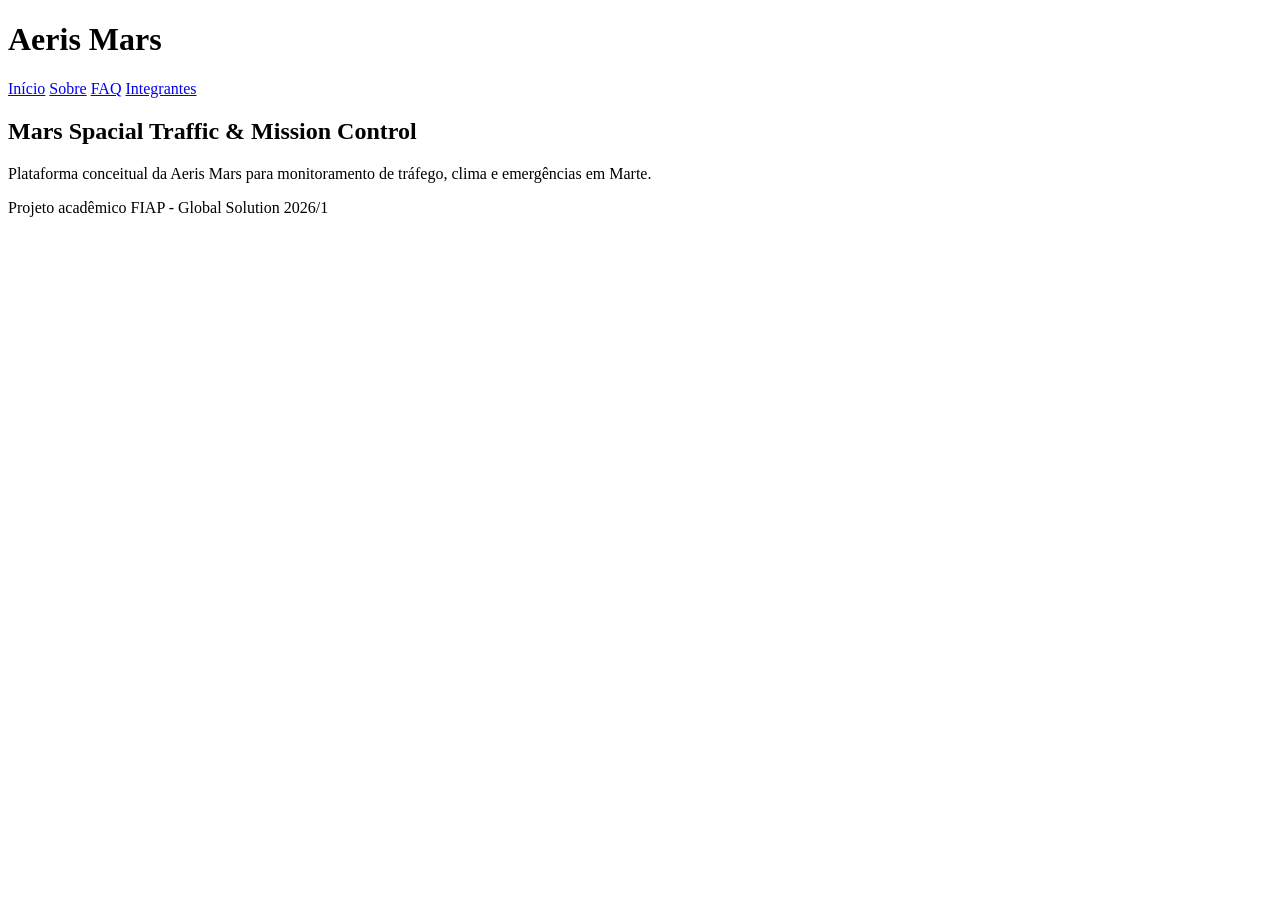
==== index.html @ 82dcdb3d "feat : Criação da estrutura inicial do index.html" ====
<!doctype html>
<html lang="pt-BR">
  <head>
    <meta charset="UTF-8" />
    <meta name="viewport" content="width=device-width, initial-scale=1.0" />
    <title>Aeris Mars | Início</title>
  </head>
  <body>
    <header>
      <h1>Aeris Mars</h1>
      <nav>
        <a href="index.html">Início</a>
        <a href="pages/sobre.html">Sobre</a>
        <a href="pages/faq.html">FAQ</a>
        <a href="pages/integrantes.html">Integrantes</a>
      </nav>
    </header>

    <main>
      <section>
        <h1>Mars Spacial Traffic & Mission Control</h1>
        <p>
          Plataforma conceitual da Aeris Mars para monitoramento de tráfego,
          clima e emergências em Marte.
        </p>
      </section>
    </main>

    <footer>
      <p>Projeto acadêmico FIAP - Global Solution 2026/1</p>
    </footer>
  </body>
</html>
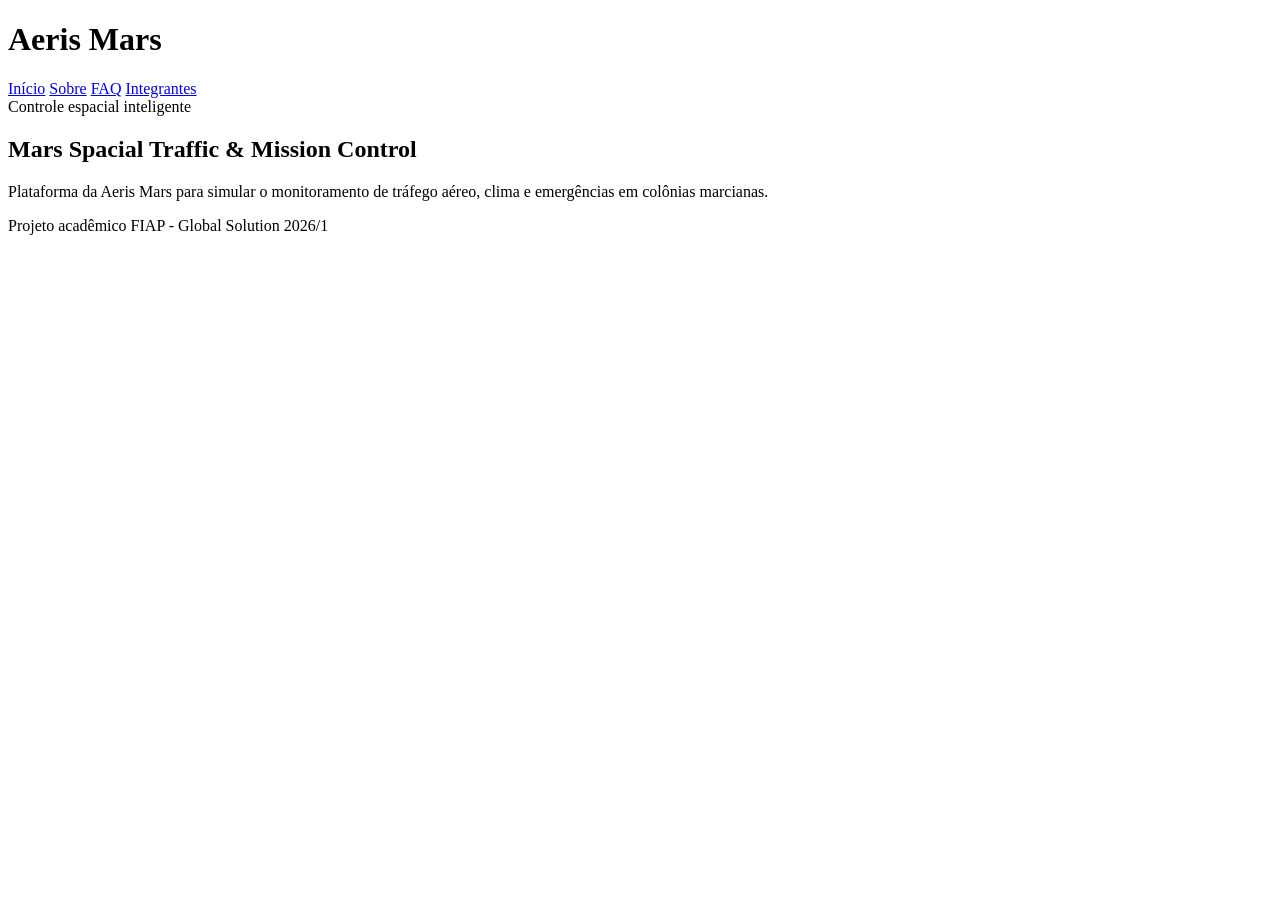
==== commit 2b4c59d8: "feat : Hero section criada no index.html" ====
--- a/index.html
+++ b/index.html
@@ -17,12 +17,15 @@
     </header>
 
     <main>
-      <section>
-        <h1>Mars Spacial Traffic & Mission Control</h1>
-        <p>
-          Plataforma conceitual da Aeris Mars para monitoramento de tráfego,
-          clima e emergências em Marte.
-        </p>
+      <section class="hero section">
+        <div class="hero-content">
+          <span class="kicker">Controle espacial inteligente</span>
+          <h1 class="title">Mars Spacial Traffic & Mission Control</h1>
+          <p class="subtitle">
+            Plataforma da Aeris Mars para simular o monitoramento de tráfego
+            aéreo, clima e emergências em colônias marcianas.
+          </p>
+        </div>
       </section>
     </main>
 
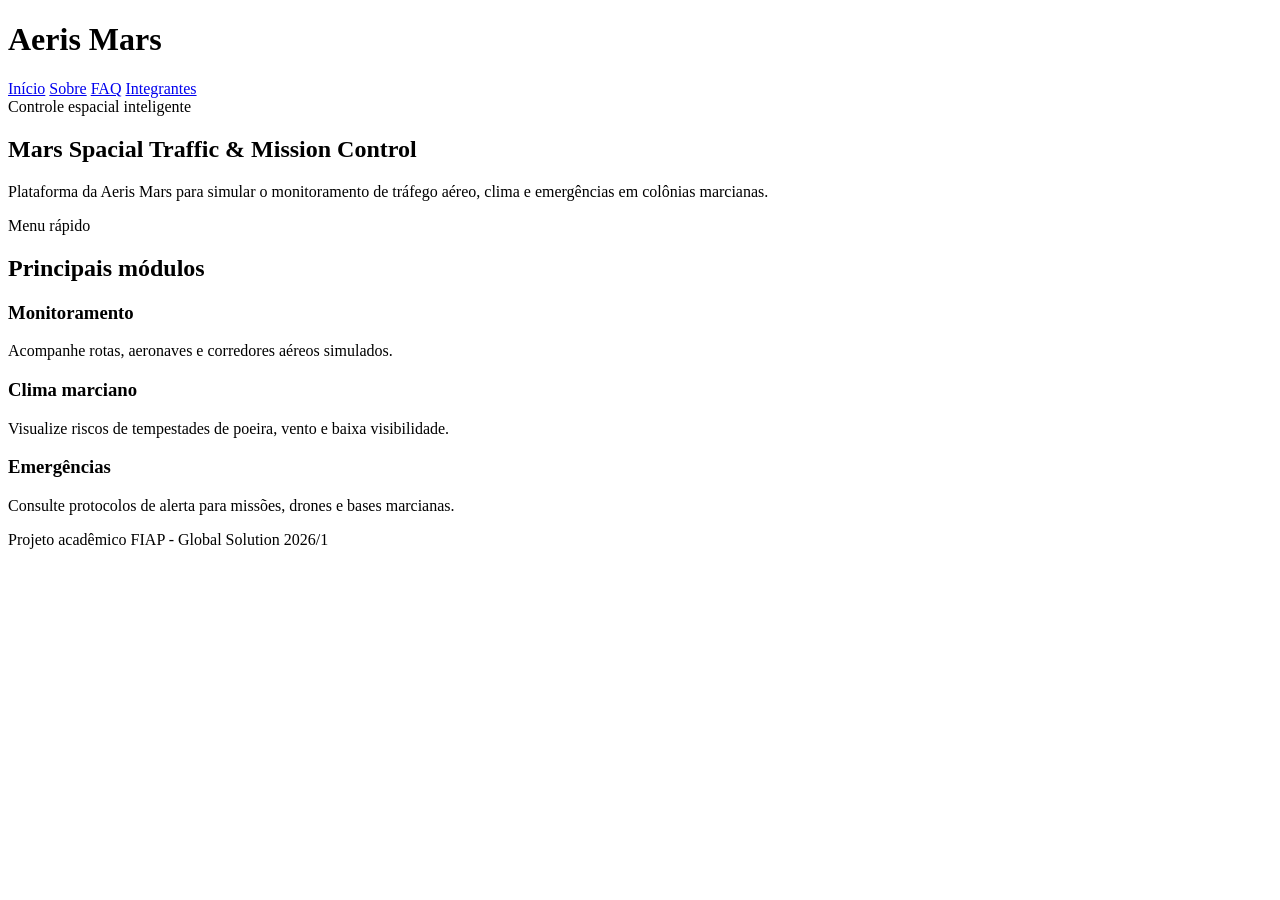
==== commit 6e3a031f: "feat : Foram adicionados grids de módulos na index.html" ====
--- a/index.html
+++ b/index.html
@@ -27,6 +27,34 @@
           </p>
         </div>
       </section>
+
+      <section class="section">
+        <span class="kicker">Menu rápido</span>
+        <h2 class="section-title">Principais módulos</h2>
+
+        <div class="grid grid-3">
+          <article class="card">
+            <h3>Monitoramento</h3>
+            <p>Acompanhe rotas, aeronaves e corredores aéreos simulados.</p>
+          </article>
+
+          <article class="card">
+            <h3>Clima marciano</h3>
+            <p>
+              Visualize riscos de tempestades de poeira, vento e baixa
+              visibilidade.
+            </p>
+          </article>
+
+          <article class="card">
+            <h3>Emergências</h3>
+            <p>
+              Consulte protocolos de alerta para missões, drones e bases
+              marcianas.
+            </p>
+          </article>
+        </div>
+      </section>
     </main>
 
     <footer>
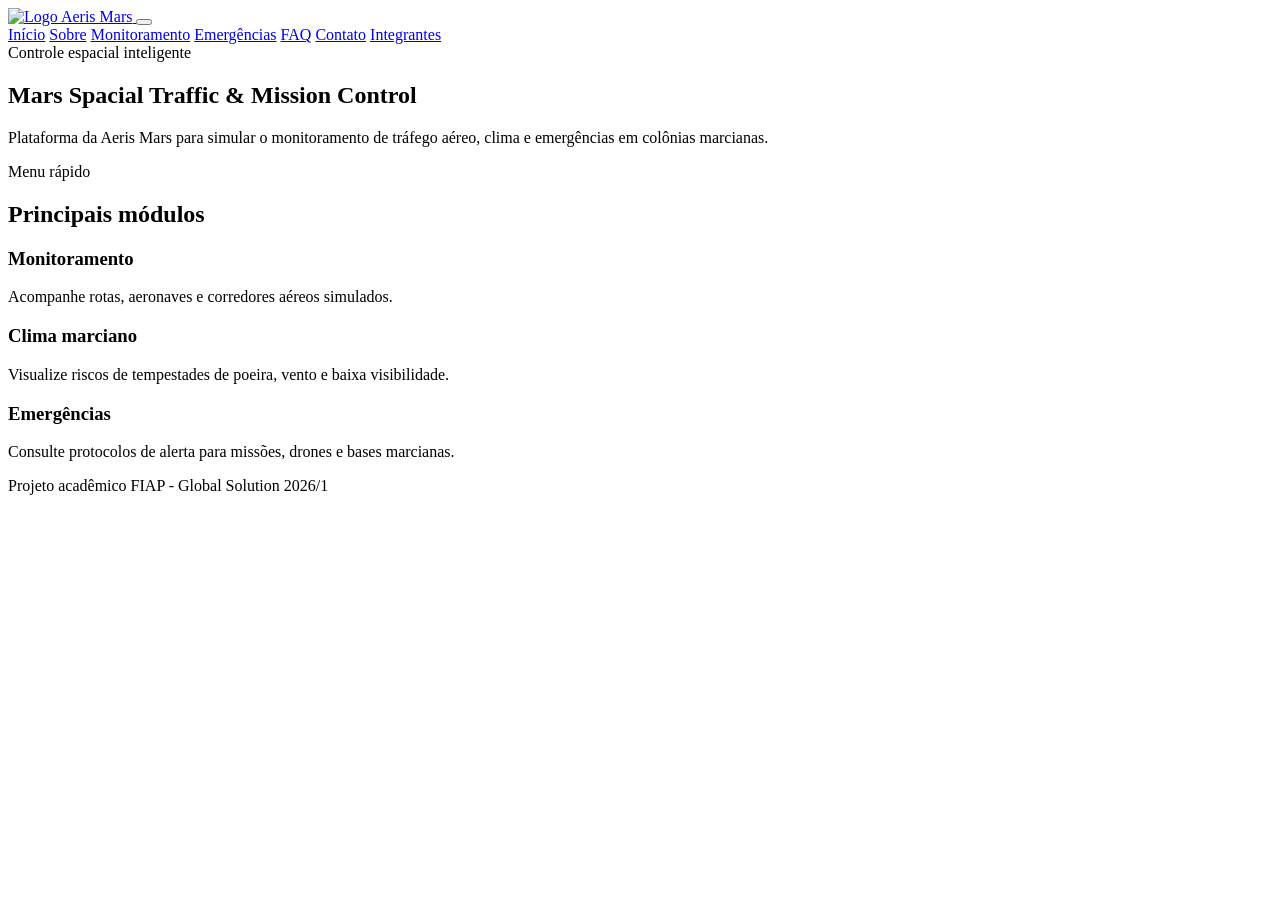
==== commit 59eb615e: "feat : Foram criados os caminhos finais da index.html, considerando os demais caminhos dentro da fut" ====
--- a/index.html
+++ b/index.html
@@ -1,20 +1,36 @@
 <!doctype html>
 <html lang="pt-BR">
-  <head>
-    <meta charset="UTF-8" />
-    <meta name="viewport" content="width=device-width, initial-scale=1.0" />
-    <title>Aeris Mars | Início</title>
-  </head>
-  <body>
-    <header>
-      <h1>Aeris Mars</h1>
-      <nav>
-        <a href="index.html">Início</a>
-        <a href="pages/sobre.html">Sobre</a>
-        <a href="pages/faq.html">FAQ</a>
-        <a href="pages/integrantes.html">Integrantes</a>
-      </nav>
-    </header>
+ <head>
+    <meta charset="UTF-8">
+    <meta name="viewport" content="width=device-width, initial-scale=1.0">
+    <title>Início | Aeris Mars</title>
+    <link rel="stylesheet" href="assets/css/main.css">
+    <link rel="icon" href="assets/images/favicon.svg" type="image/svg+xml">
+    <script src="assets/js/app.js" defer></script>
+    <script src="assets/js/index.js" defer></script>
+</head>
+
+<header class="header">
+    <a class="brand" href="index.html" aria-label="Página inicial Aeris Mars">
+        <img src="assets/images/logo-aeris-mars.svg" alt="Logo Aeris Mars">
+    </a>
+
+    <button class="menu-toggle" id="menu-toggle" aria-label="Abrir menu" aria-expanded="false" type="button">
+        <span></span>
+        <span></span>
+        <span></span>
+    </button>
+
+    <nav class="nav" id="main-nav" aria-label="Menu principal">
+        <a class="nav-link active" href="index.html">Início</a>
+        <a class="nav-link" href="pages/sobre.html">Sobre</a>
+        <a class="nav-link" href="pages/monitoramento.html">Monitoramento</a>
+        <a class="nav-link" href="pages/emergencias.html">Emergências</a>
+        <a class="nav-link" href="pages/faq.html">FAQ</a>
+        <a class="nav-link" href="pages/contato.html">Contato</a>
+        <a class="nav-link" href="pages/integrantes.html">Integrantes</a>
+    </nav>
+</header>
 
     <main>
       <section class="hero section">
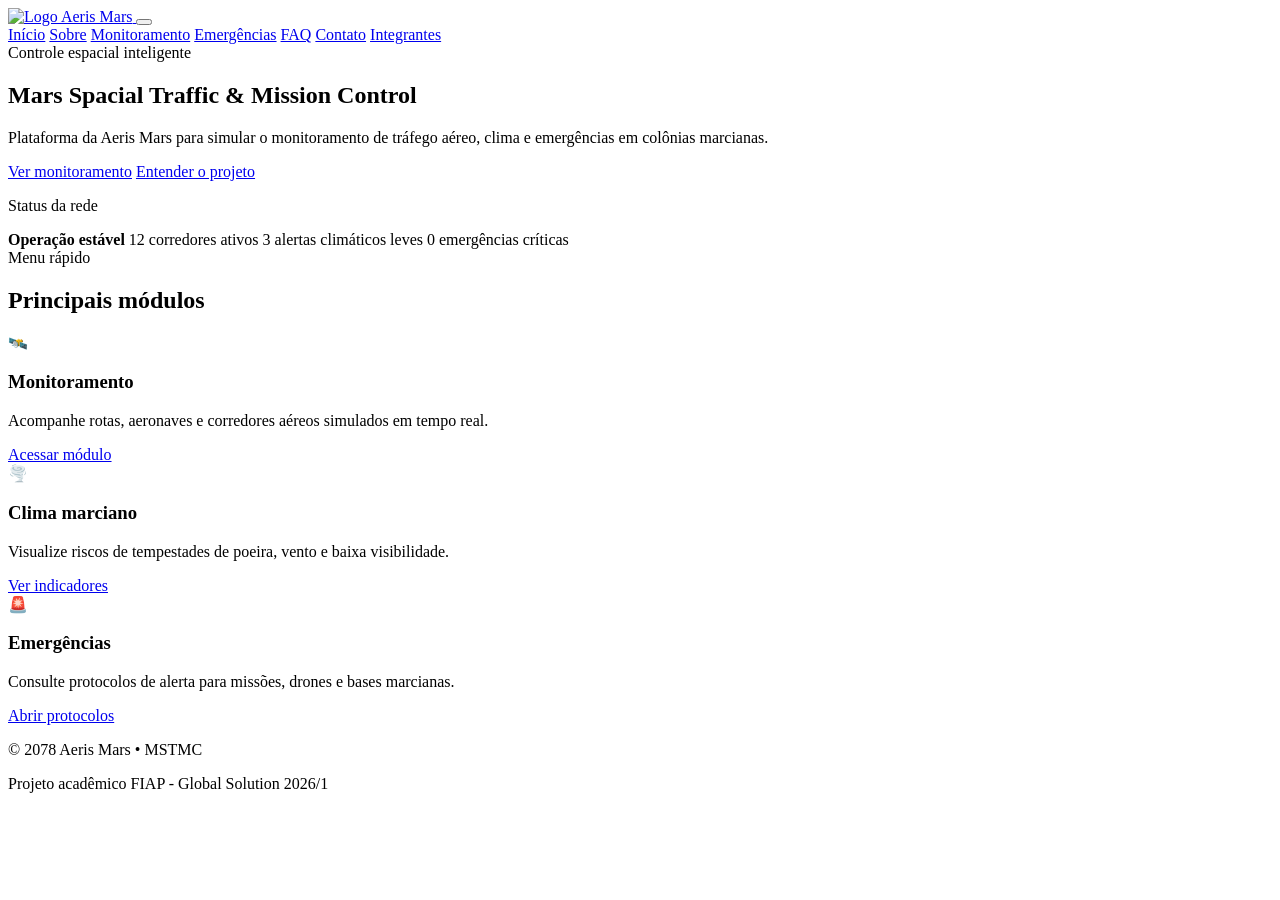
==== commit 52bc082d: "feat : Criação das páginas que faltavam e revisão da pagina index.html" ====
--- a/index.html
+++ b/index.html
@@ -1,27 +1,32 @@
 <!doctype html>
 <html lang="pt-BR">
- <head>
-    <meta charset="UTF-8">
-    <meta name="viewport" content="width=device-width, initial-scale=1.0">
+  <head>
+    <meta charset="UTF-8" />
+    <meta name="viewport" content="width=device-width, initial-scale=1.0" />
     <title>Início | Aeris Mars</title>
-    <link rel="stylesheet" href="assets/css/main.css">
-    <link rel="icon" href="assets/images/favicon.svg" type="image/svg+xml">
+    <link rel="stylesheet" href="assets/css/main.css" />
+    <link rel="icon" href="assets/images/favicon.svg" type="image/svg+xml" />
     <script src="assets/js/app.js" defer></script>
     <script src="assets/js/index.js" defer></script>
-</head>
+  </head>
+  <body>
+    <header class="header">
+      <a class="brand" href="index.html" aria-label="Página inicial Aeris Mars">
+        <img src="assets/images/logo-aeris-mars.svg" alt="Logo Aeris Mars" />
+      </a>
 
-<header class="header">
-    <a class="brand" href="index.html" aria-label="Página inicial Aeris Mars">
-        <img src="assets/images/logo-aeris-mars.svg" alt="Logo Aeris Mars">
-    </a>
-
-    <button class="menu-toggle" id="menu-toggle" aria-label="Abrir menu" aria-expanded="false" type="button">
+      <button
+        class="menu-toggle"
+        id="menu-toggle"
+        aria-label="Abrir menu"
+        aria-expanded="false"
+      >
         <span></span>
         <span></span>
         <span></span>
-    </button>
+      </button>
 
-    <nav class="nav" id="main-nav" aria-label="Menu principal">
+      <nav class="nav" id="main-nav" aria-label="Menu principal">
         <a class="nav-link active" href="index.html">Início</a>
         <a class="nav-link" href="pages/sobre.html">Sobre</a>
         <a class="nav-link" href="pages/monitoramento.html">Monitoramento</a>
@@ -29,8 +34,8 @@
         <a class="nav-link" href="pages/faq.html">FAQ</a>
         <a class="nav-link" href="pages/contato.html">Contato</a>
         <a class="nav-link" href="pages/integrantes.html">Integrantes</a>
-    </nav>
-</header>
+      </nav>
+    </header>
 
     <main>
       <section class="hero section">
@@ -41,39 +46,67 @@
             Plataforma da Aeris Mars para simular o monitoramento de tráfego
             aéreo, clima e emergências em colônias marcianas.
           </p>
+          <div class="hero-actions">
+            <a class="btn" href="pages/monitoramento.html">Ver monitoramento</a>
+            <a class="btn btn-outline" href="pages/sobre.html"
+              >Entender o projeto</a
+            >
+          </div>
+        </div>
+        <div class="hero-panel card">
+          <p class="panel-label">Status da rede</p>
+          <strong>Operação estável</strong>
+          <span>12 corredores ativos</span>
+          <span>3 alertas climáticos leves</span>
+          <span>0 emergências críticas</span>
         </div>
       </section>
 
       <section class="section">
         <span class="kicker">Menu rápido</span>
         <h2 class="section-title">Principais módulos</h2>
-
         <div class="grid grid-3">
           <article class="card">
+            <div class="card-icon">🛰️</div>
             <h3>Monitoramento</h3>
-            <p>Acompanhe rotas, aeronaves e corredores aéreos simulados.</p>
+            <p>
+              Acompanhe rotas, aeronaves e corredores aéreos simulados em tempo
+              real.
+            </p>
+            <a class="text-link" href="pages/monitoramento.html"
+              >Acessar módulo</a
+            >
           </article>
 
           <article class="card">
+            <div class="card-icon">🌪️</div>
             <h3>Clima marciano</h3>
             <p>
               Visualize riscos de tempestades de poeira, vento e baixa
               visibilidade.
             </p>
+            <a class="text-link" href="pages/monitoramento.html"
+              >Ver indicadores</a
+            >
           </article>
 
           <article class="card">
+            <div class="card-icon">🚨</div>
             <h3>Emergências</h3>
             <p>
               Consulte protocolos de alerta para missões, drones e bases
               marcianas.
             </p>
+            <a class="text-link" href="pages/emergencias.html"
+              >Abrir protocolos</a
+            >
           </article>
         </div>
       </section>
     </main>
 
-    <footer>
+    <footer class="footer">
+      <p>© 2078 Aeris Mars • MSTMC</p>
       <p>Projeto acadêmico FIAP - Global Solution 2026/1</p>
     </footer>
   </body>
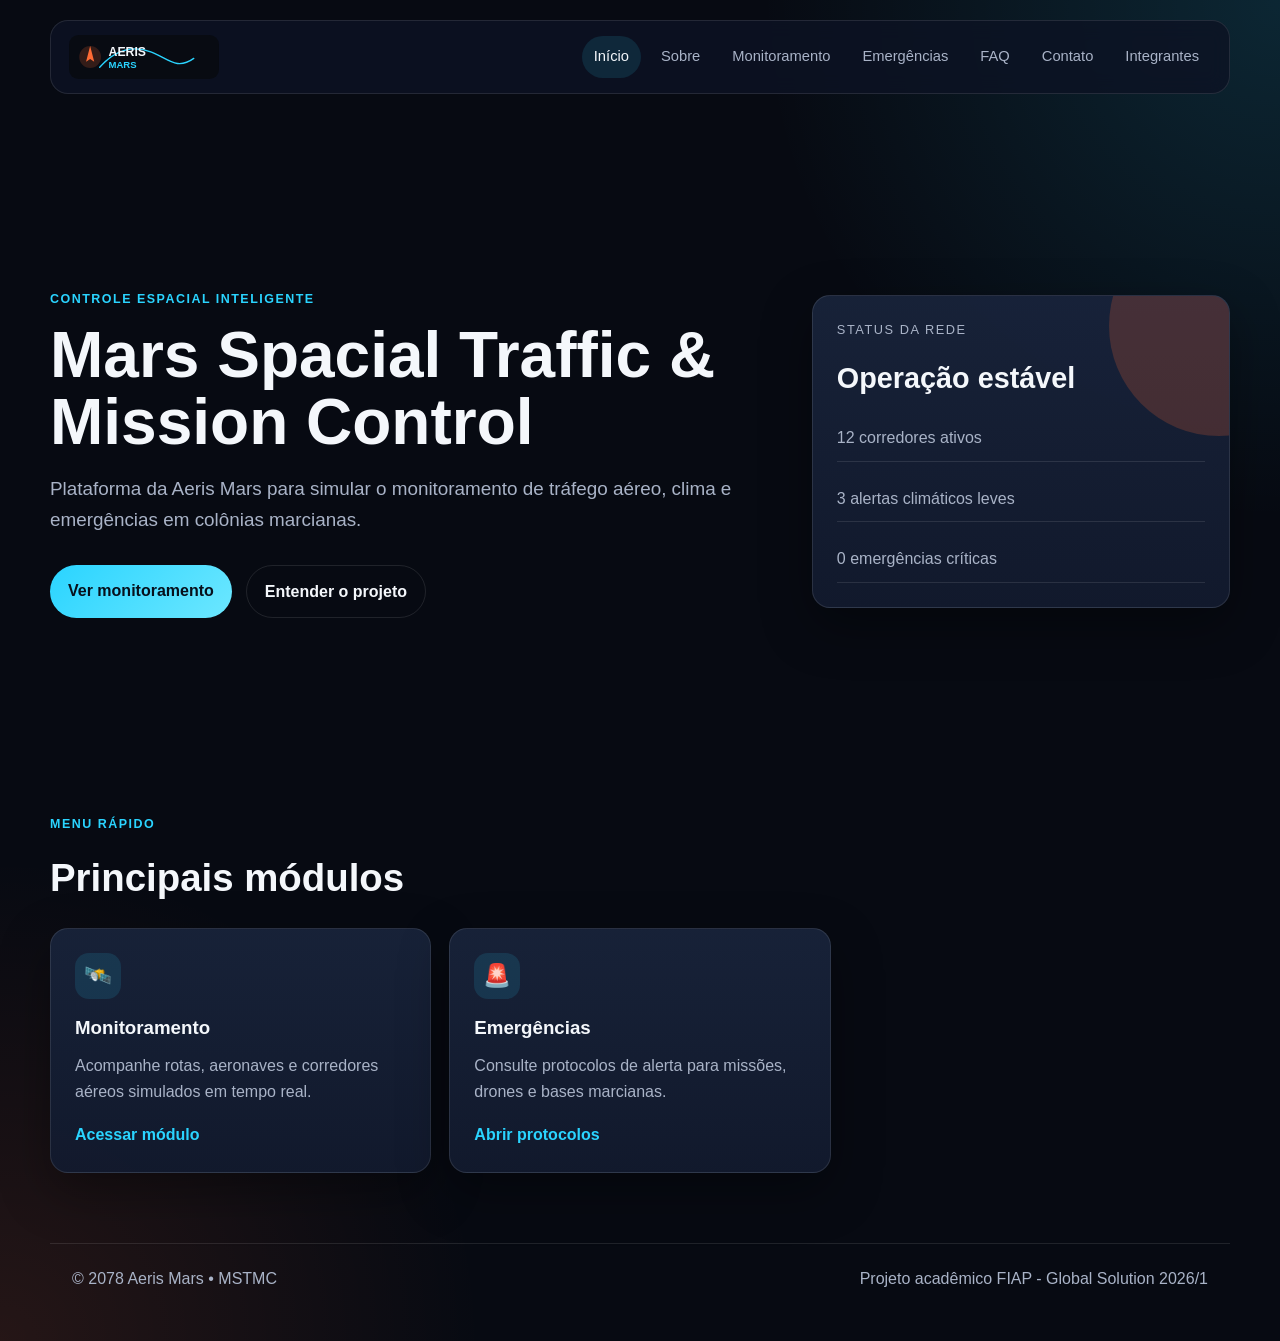
==== commit d9632535: "feat : redução de cards na index.html" ====
--- a/index.html
+++ b/index.html
@@ -79,18 +79,6 @@
           </article>
 
           <article class="card">
-            <div class="card-icon">🌪️</div>
-            <h3>Clima marciano</h3>
-            <p>
-              Visualize riscos de tempestades de poeira, vento e baixa
-              visibilidade.
-            </p>
-            <a class="text-link" href="pages/monitoramento.html"
-              >Ver indicadores</a
-            >
-          </article>
-
-          <article class="card">
             <div class="card-icon">🚨</div>
             <h3>Emergências</h3>
             <p>
--- a/assets/css/main.css
+++ b/assets/css/main.css
@@ -0,0 +1,8 @@
+@import url("./base.css");
+@import url("./index.css");
+@import url("./sobre.css");
+@import url("./monitoramento.css");
+@import url("./emergencias.css");
+@import url("./faq.css");
+@import url("./contato.css");
+@import url("./integrantes.css");
